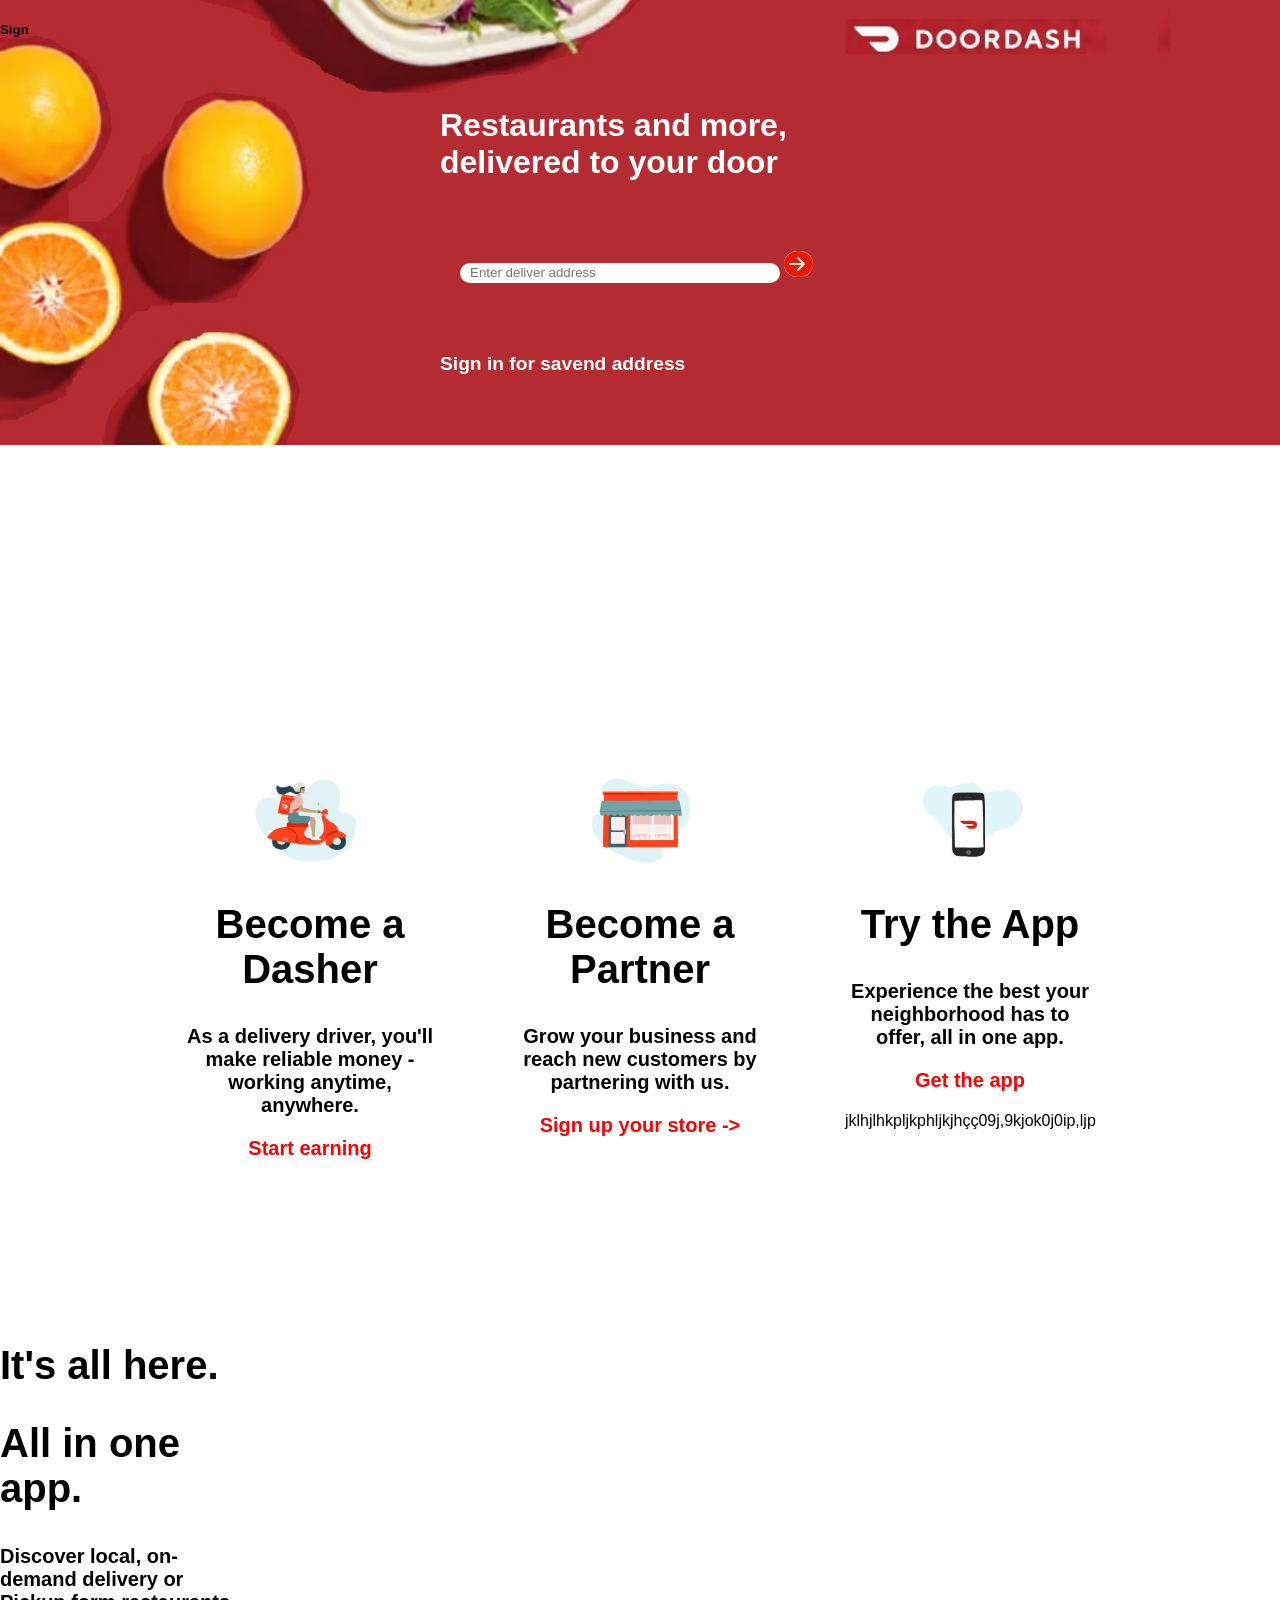
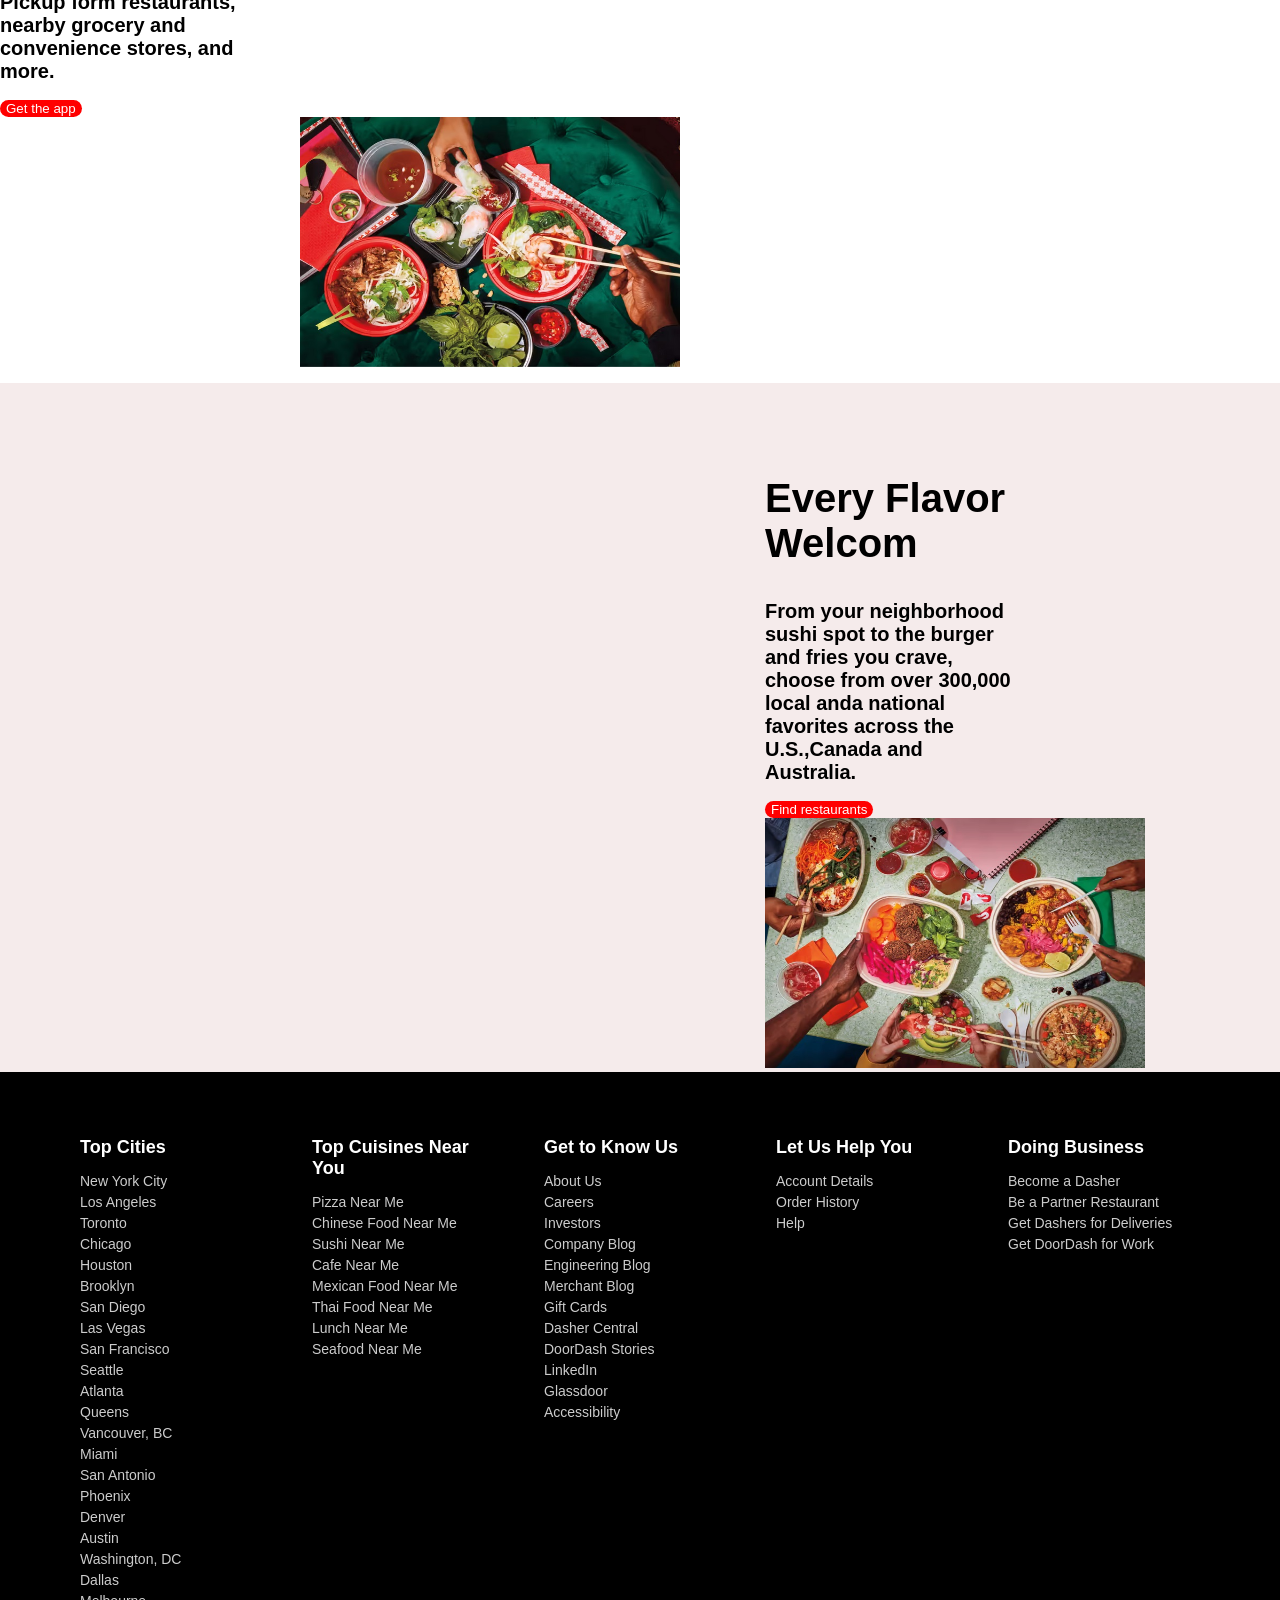
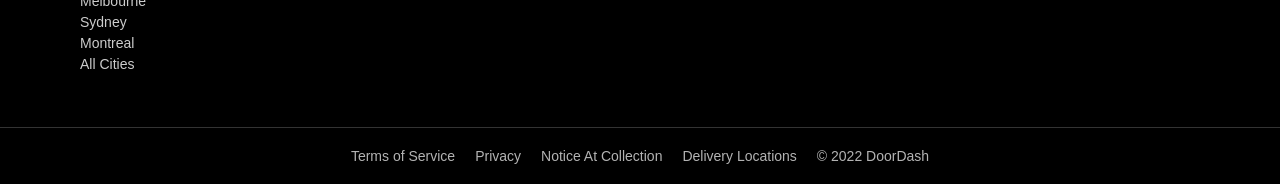
==== index.html @ a3880338 "novo2" ====
<!DOCTYPE html>
<html lang="br">

<head>
    <meta charset="UTF-8">
    <meta name="viewport" content="width=device-width, initial-scale=1.0">
    <link rel="icon" href="/imagens/iconepage.png" type="iconepage">
    <link rel="stylesheet" href="site2.css">
    <title>DOORDASH</title>

</head>
<!-- Cabeçalho -->
<header class="header">
    <h5>Sign</h5>
    <h1>Restaurants and more, delivered to your door</h1>
    <input type="Enter" placeholder="Enter deliver address">
    <button><img src="/imagens/button.jpg" alt=""></button>
    <h3>Sign in for savend address</h3>
</header>

<body>

    <!-- Seção de Logos das Empresas -->
    <section class="recursos-container">
        <div class="recursos-item">
            <img src="/imagens/01moto.jpg" alt="moto">
            <h1>Become a Dasher</h1>
            <h2>As a delivery driver, you'll make reliable money - working anytime, anywhere.</h2>
            <h3>Start earning</h3>
        </div>
        <div class="recursos-item">
            <img src="/imagens/02lojared.jpg" alt="loja">
            <h1>Become a Partner</h1>
            <h2>Grow your business and reach new customers by partnering with us.</h2>
            <h3>Sign up your store -> </h3>
        </div>
        <div class="recursos-item">
            <img src="/imagens/03cel.jpg" alt="cel">
            <h1>Try the App</h1>
            <h2>Experience the best your neighborhood has to offer, all in one app.</h2>
            <h3>Get the app</h3>jklhjlhkpljkphljkjhçç09j,9kjok0j0ip,ljp
        </div>
    </section>
    <!-- Depoimento -->
    <section class="pratos1-container">
        <div class="pratos1-item">
            <h1>It's all here.</h1>
            <h1>All in one app.</h1>
            <h2>Discover local, on-demand delivery or Pickup form restaurants,
                nearby grocery and convenience stores, and more.</h2>
            <button>Get the app</button>
            <img src="/imagens/01mesacomida.jpg" alt="comida1">
        </div>
    </section>
    <p></p>
    <section class="pratos2-container">
        <div class="pratos2-item">
        </div>
        <div class="pratos2-item">
            <h1>Every Flavor Welcom</h1>
            <p></p>
            <h2>From your neighborhood sushi spot to the burger and fries you crave, choose from over 300,000 local
                anda
                national favorites across the U.S.,Canada and Australia.</h2>
            <button>Find restaurants</button>
            <img src="/imagens/02mesacomida2.jpg" alt="comida2">
        </div>

    </section>
    <!-- cidades -->
    <section class="footer-container">
        <div class="footer-column">
            <h2>Top Cities</h2>
            <p>New York City</p>
            <p>Los Angeles</p>
            <p>Toronto</p>
            <p>Chicago</p>
            <p>Houston</p>
            <p>Brooklyn</p>
            <p>San Diego</p>
            <p>Las Vegas</p>
            <p>San Francisco</p>
            <p>Seattle</p>
            <p>Atlanta</p>
            <p>Queens</p>
            <p>Vancouver, BC</p>
            <p>Miami</p>
            <p>San Antonio</p>
            <p>Phoenix</p>
            <p>Denver</p>
            <p>Austin</p>
            <p>Washington, DC</p>
            <p>Dallas</p>
            <p>Melbourne</p>
            <p>Sydney</p>
            <p>Montreal</p>
            <p>All Cities</p>
        </div>

        <div class="footer-column">
            <h2>Top Cuisines Near You</h2>
            <p>Pizza Near Me</p>
            <p>Chinese Food Near Me</p>
            <p>Sushi Near Me</p>
            <p>Cafe Near Me</p>
            <p>Mexican Food Near Me</p>
            <p>Thai Food Near Me</p>
            <p>Lunch Near Me</p>
            <p>Seafood Near Me</p>
        </div>

        <div class="footer-column">
            <h2>Get to Know Us</h2>
            <p>About Us</p>
            <p>Careers</p>
            <p>Investors</p>
            <p>Company Blog</p>
            <p>Engineering Blog</p>
            <p>Merchant Blog</p>
            <p>Gift Cards</p>
            <p>Dasher Central</p>
            <p>DoorDash Stories</p>
            <p>LinkedIn</p>
            <p>Glassdoor</p>
            <p>Accessibility</p>
        </div>

        <div class="footer-column">
            <h2>Let Us Help You</h2>
            <p>Account Details</p>
            <p>Order History</p>
            <p>Help</p>
        </div>

        <div class="footer-column">
            <h2>Doing Business</h2>
            <p>Become a Dasher</p>
            <p>Be a Partner Restaurant</p>
            <p>Get Dashers for Deliveries</p>
            <p>Get DoorDash for Work</p>
        </div>
    </section>

    <footer>
        <div class="footer-links">
            <a href="#">Terms of Service</a>
            <a href="#">Privacy</a>
            <a href="#">Notice At Collection</a>
            <a href="#">Delivery Locations</a>
            <span>© 2022 DoorDash</span>
        </div>
    </footer>


</body>

</html>
---- site2.css ----
/* Estilos gerais */
body {
    background-image: url(/imagens/fundo.jpg);
    background-repeat: no-repeat;
    background-size: cover;
    font-family: Arial, Helvetica, sans-serif;
    margin: 0%;
    padding: 0%;
}

/*Cabeçalho */

.header h1 {

    max-width: 400px;
    margin: 50px auto;
    padding: 20px;
    color: white;
    font-size: 200%;
    background-size: 400;

}

.header input {
    width: 300px;
    height: 0px;
    margin-left: 460px;
    padding: 10px;
    border-radius: 30px;
    border: none;

}

.header button {
    margin-left: 00px;
    padding: 0px;
    font-size: 0%;
    border-radius: 30px;
    border: none;
}


.header img {
    margin: 0px;
    padding: 0px;
    border-radius: 50%;
    cursor: pointer;
}

.header h3 {

    max-width: 400px;
    margin: 50px auto;
    padding: 20px;
    font-size: 120%;
    color: white;
}



/*Seção de recursos*/

.recursos-container {
    display: flex;
    justify-content: center;
    gap: 80px;
    padding: 50px;
    background-color: white;
    margin-top: 0px;
}

.recursos-item {
    text-align: center;
    max-width: 250px;
    margin-top: 280px;
}

.recursos-item img {
    width: 120px;
    height: 90px;

}

.recursos-item h1 {
    font-size: 40px;

}

.recursos-item h2 {
    font-size: 20px;

}

.recursos-item h3 {
    font-size: 20px;
    color: red;

}

/*pratos 1*/
.pratos1-container {
    display: flex;
    margin-right: 500px;
    gap: 500px;
    padding: 0px;
    background-color: white;
}

.pratos1-item {
    float: left;
    max-width: 250px;
    margin-top: 80px;
}

.pratos1-item img {
    float: left;
    width: 380px;
    height: 250px;
    margin-left: 300px;


}

.pratos1-item h1 {
    font-size: 40px;
    color: black;
    
}


.pratos1-item h2 {
    font-size: 20px;
   
}

.pratos1-item button {
    background-color: red;
    color: white;
    border-radius: 10px;
    border: 5px;
    cursor: pointer;
    
}

/*pratos 2*/
.pratos2-container {
    display: flex;
    justify-content: center;
    gap: 500px;
    padding: 0px;
    background-color: rgba(245, 235, 235, 0.986);
}

.pratos2-item {
    text-align: left;
    max-width: 250px;
    margin-top: 60px;
    margin-left: 0px;
}

.pratos2-item img {
    text-align: left;
    width: 380px;
    height: 250px;
    margin-left: 0px;

}

.pratos2-item h1 {
    font-size: 40px;
    color: black;
    margin-left: 0px;
}

.pratos2-item h2 {
    font-size: 20px;
    margin-left: 0px;
}

.pratos2-item button {
    background-color: red;
    color: white;
    border-radius: 10px;
    border: 5px;
    cursor: pointer;
}

/*cidades*/
/*topcidades*/
.footer-container {
    display: grid;
    grid-template-columns: repeat(5, 1fr);
    gap: 40px;
    padding: 50px 80px;
    background-color: black;
}

.footer-column h2 {
    font-size: 18px;
    color: white;
    margin-bottom: 15px;
}

.footer-column p {
    font-size: 14px;
    color: white;
    margin: 5px 0;
    opacity: 0.8;
}

.footer-column p:hover {
    opacity: 1;
    text-decoration: underline;
    cursor: pointer;
}

/* Rodapé */
footer {
    background-color: black;
    padding: 20px;
    text-align: center;
    border-top: 1px solid #333;
}

.footer-links {
    display: flex;
    justify-content: center;
    gap: 20px;
    font-size: 14px;
}

.footer-links a {
    color: white;
    text-decoration: none;
    opacity: 0.7;
}

.footer-links a:hover {
    opacity: 1;
    text-decoration: underline;
}

.footer-links span {
    color: white;
    opacity: 0.7;
}
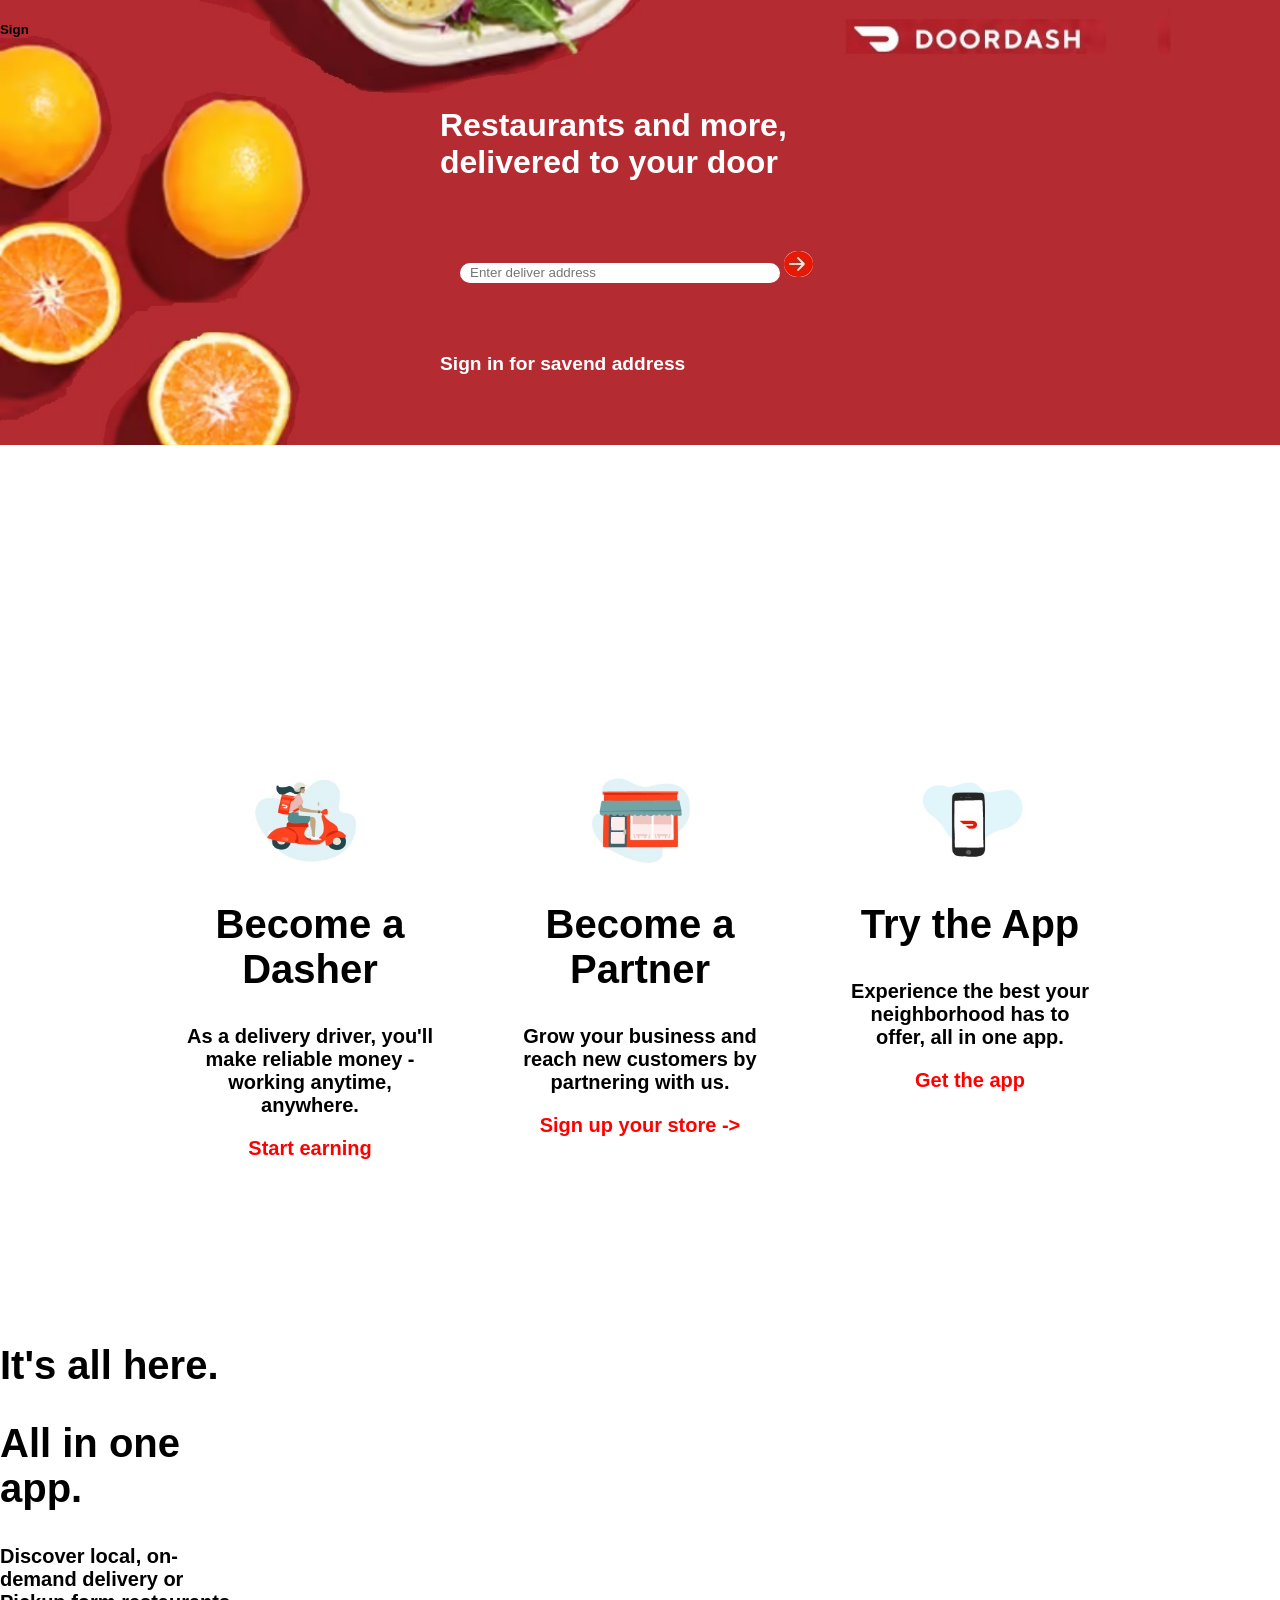
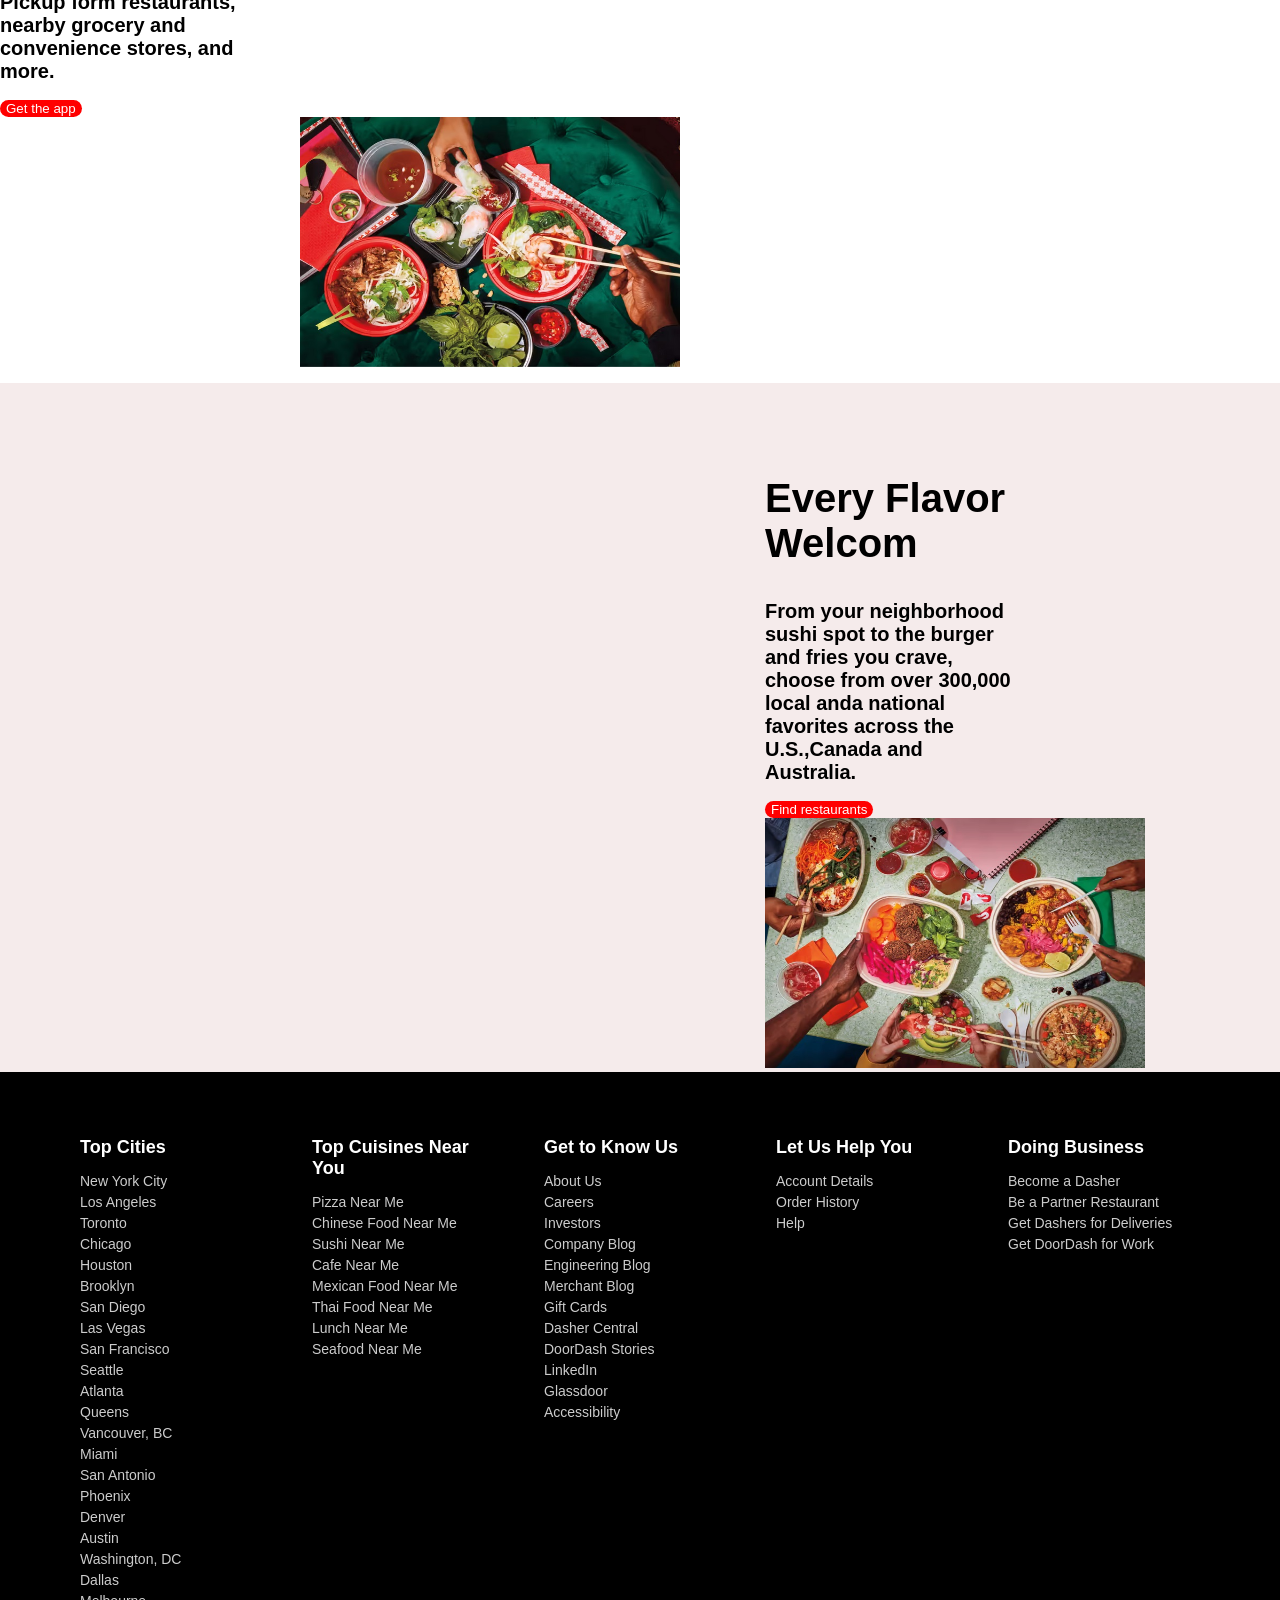
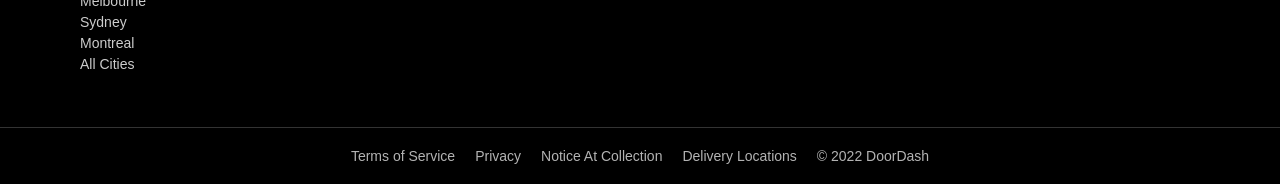
==== commit e92df529: "zebra" ====
--- a/index.html
+++ b/index.html
@@ -4,7 +4,7 @@
 <head>
     <meta charset="UTF-8">
     <meta name="viewport" content="width=device-width, initial-scale=1.0">
-    <link rel="icon" href="/imagens/iconepage.png" type="iconepage">
+    <link rel="icon" href="imagens/iconepage.png" type="iconepage">
     <link rel="stylesheet" href="site2.css">
     <title>DOORDASH</title>
 
@@ -14,7 +14,7 @@
     <h5>Sign</h5>
     <h1>Restaurants and more, delivered to your door</h1>
     <input type="Enter" placeholder="Enter deliver address">
-    <button><img src="/imagens/button.jpg" alt=""></button>
+    <button><img src="imagens/button.jpg" alt=""></button>
     <h3>Sign in for savend address</h3>
 </header>
 
@@ -23,22 +23,22 @@
     <!-- Seção de Logos das Empresas -->
     <section class="recursos-container">
         <div class="recursos-item">
-            <img src="/imagens/01moto.jpg" alt="moto">
+            <img src="imagens/01moto.jpg" alt="moto">
             <h1>Become a Dasher</h1>
             <h2>As a delivery driver, you'll make reliable money - working anytime, anywhere.</h2>
             <h3>Start earning</h3>
         </div>
         <div class="recursos-item">
-            <img src="/imagens/02lojared.jpg" alt="loja">
+            <img src="imagens/02lojared.jpg" alt="loja">
             <h1>Become a Partner</h1>
             <h2>Grow your business and reach new customers by partnering with us.</h2>
             <h3>Sign up your store -> </h3>
         </div>
         <div class="recursos-item">
-            <img src="/imagens/03cel.jpg" alt="cel">
+            <img src="imagens/03cel.jpg" alt="cel">
             <h1>Try the App</h1>
             <h2>Experience the best your neighborhood has to offer, all in one app.</h2>
-            <h3>Get the app</h3>jklhjlhkpljkphljkjhçç09j,9kjok0j0ip,ljp
+            <h3>Get the app</h3>
         </div>
     </section>
     <!-- Depoimento -->
@@ -49,7 +49,7 @@
             <h2>Discover local, on-demand delivery or Pickup form restaurants,
                 nearby grocery and convenience stores, and more.</h2>
             <button>Get the app</button>
-            <img src="/imagens/01mesacomida.jpg" alt="comida1">
+            <img src="imagens/01mesacomida.jpg" alt="comida1">
         </div>
     </section>
     <p></p>
@@ -63,7 +63,7 @@
                 anda
                 national favorites across the U.S.,Canada and Australia.</h2>
             <button>Find restaurants</button>
-            <img src="/imagens/02mesacomida2.jpg" alt="comida2">
+            <img src="imagens/02mesacomida2.jpg" alt="comida2">
         </div>
 
     </section>
--- a/site2.css
+++ b/site2.css
@@ -1,6 +1,6 @@
 /* Estilos gerais */
 body {
-    background-image: url(/imagens/fundo.jpg);
+    background-image: url(imagens/fundo.jpg);
     background-repeat: no-repeat;
     background-size: cover;
     font-family: Arial, Helvetica, sans-serif;
